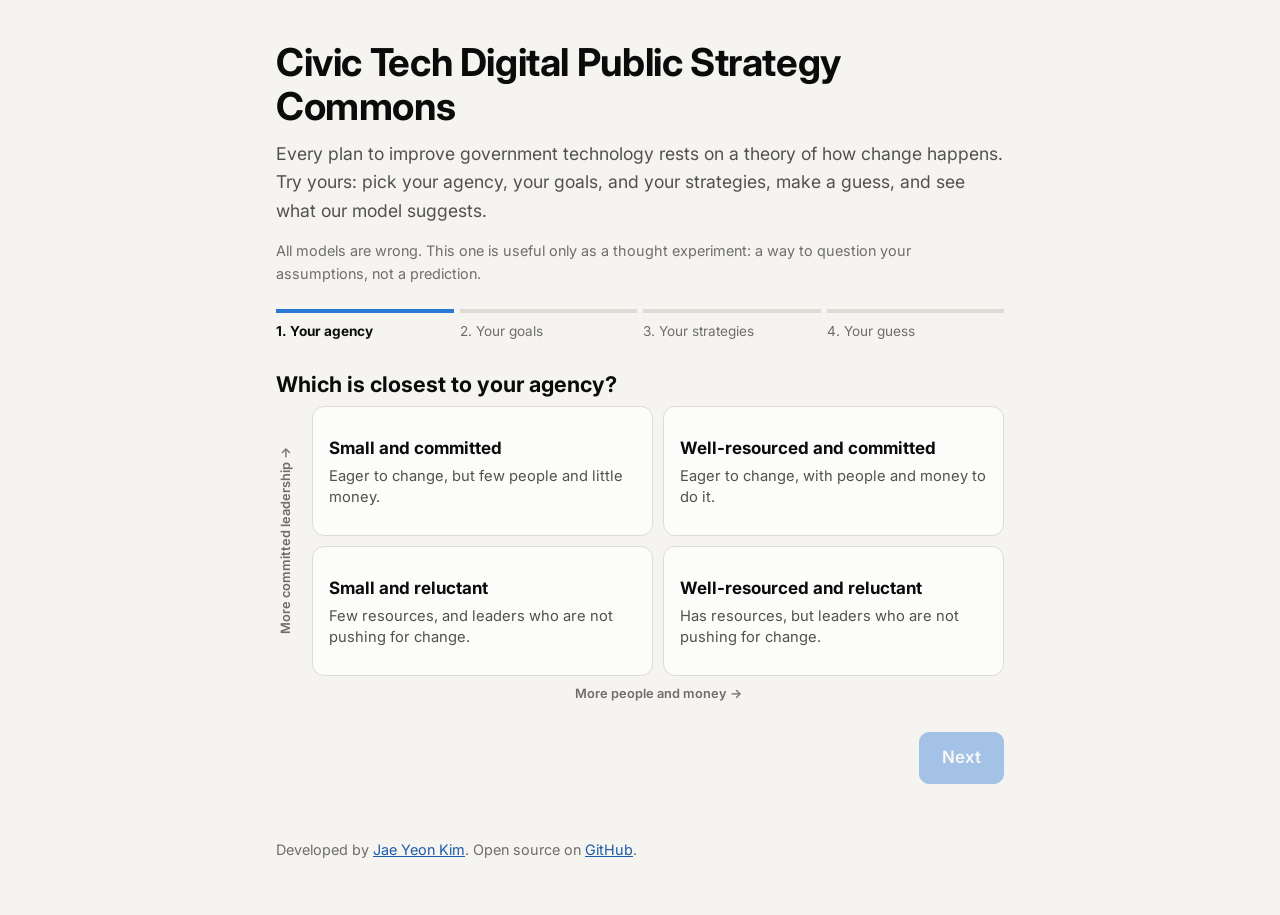
==== docs/index.html @ 11f8f768 "Add framework, OpenSpiel models, two-page website, and licenses - framework.md: success criteria (po" ====
<!doctype html>
<html lang="en">
<head>
  <meta charset="utf-8">
  <meta name="viewport" content="width=device-width, initial-scale=1">
  <title>Civic Tech Digital Public Strategy Commons</title>
  <meta name="description" content="Pick your agency, your goals, and your strategies. Make a guess, then see what the model suggests.">
  <link rel="preconnect" href="https://fonts.googleapis.com">
  <link rel="preconnect" href="https://fonts.gstatic.com" crossorigin>
  <link href="https://fonts.googleapis.com/css2?family=Inter:wght@400;600;700&display=swap" rel="stylesheet">
  <link rel="stylesheet" href="assets/style.css">
  <link rel="icon" href="data:image/svg+xml,%3Csvg xmlns='http://www.w3.org/2000/svg' viewBox='0 0 32 32'%3E%3Crect width='32' height='32' rx='7' fill='%232a78d6'/%3E%3Cpath d='M8 22l6-7 4 4 6-9' stroke='white' stroke-width='3' fill='none' stroke-linecap='round' stroke-linejoin='round'/%3E%3C/svg%3E">
</head>
<body>
<main class="page">
  <header class="intro">
    <h1>Civic Tech Digital Public Strategy Commons</h1>
    <p class="lede">Every plan to improve government technology rests on a theory of how change happens. Try yours: pick your agency, your goals, and your strategies, make a guess, and see what our model suggests.</p>
    <p class="note">All models are wrong. This one is useful only as a thought experiment: a way to question your assumptions, not a prediction.</p>
  </header>

  <ol class="progress" aria-label="Steps">
    <li data-step="1">Your agency</li>
    <li data-step="2">Your goals</li>
    <li data-step="3">Your strategies</li>
    <li data-step="4">Your guess</li>
  </ol>

  <section class="step" data-step="1">
    <h2>Which is closest to your agency?</h2>
    <div class="matrix" role="radiogroup" aria-label="Agency type">
      <span class="axis-y">More committed leadership</span>
      <span class="axis-x">More people and money</span>
      <div class="quadrants" id="agencies"></div>
    </div>
  </section>

  <section class="step" data-step="2" hidden>
    <h2>What do you most want to achieve?</h2>
    <p class="hint">Choose one or more.</p>
    <div class="cards" id="goals"></div>
  </section>

  <section class="step" data-step="3" hidden>
    <h2>Which strategies would you try?</h2>
    <p class="hint">Choose the ones you would start with. Most plans have two to five.</p>
    <div class="cards strategies" id="strategies"></div>
  </section>

  <section class="step" data-step="4" hidden>
    <h2>How well do you think your plan will do?</h2>
    <p class="hint" id="plan-summary"></p>
    <div id="guesses"></div>
  </section>

  <nav class="step-buttons">
    <button type="button" class="button secondary" id="back">Back</button>
    <button type="button" class="button" id="next" disabled>Next</button>
  </nav>
</main>
<footer class="page footer">
  <p>Developed by <a href="https://jaeyk.github.io/">Jae Yeon Kim</a>. Open source on <a href="https://github.com/jaeyk/digital_public_strategy_commons">GitHub</a>.</p>
</footer>
<script type="module" src="assets/steps.js"></script>
</body>
</html>
---- docs/assets/style.css ----
/* Civic Tech Digital Public Strategy Commons - styles. Colors are defined once as tokens. */
:root {
  color-scheme: light;
  --bg: #f5f4f0;
  --surface: #fcfcfb;
  --surface-2: #efede7;
  --border: #dddbd3;
  --text: #0b0b0b;
  --text-2: #52514e;
  --muted: #6f6e69;
  --accent: #2a78d6;
  --accent-ink: #1c5cab;
  --accent-soft: #e3eefb;
  --you: #eb6834;
  --good: #0f7d3f;
  --bad: #b23a3a;
}
@media (prefers-color-scheme: dark) {
  :root:not([data-theme="light"]) {
    color-scheme: dark;
    --bg: #121211;
    --surface: #1a1a19;
    --surface-2: #242422;
    --border: #383835;
    --text: #f0efec;
    --text-2: #c3c2b7;
    --muted: #9a998f;
    --accent: #3987e5;
    --accent-ink: #86b6ef;
    --accent-soft: #1c2b3d;
    --you: #d95926;
    --good: #4cc27a;
    --bad: #e66767;
  }
}
:root[data-theme="dark"] {
  color-scheme: dark;
  --bg: #121211;
  --surface: #1a1a19;
  --surface-2: #242422;
  --border: #383835;
  --text: #f0efec;
  --text-2: #c3c2b7;
  --muted: #9a998f;
  --accent: #3987e5;
  --accent-ink: #86b6ef;
  --accent-soft: #1c2b3d;
  --you: #d95926;
  --good: #4cc27a;
  --bad: #e66767;
}

* { box-sizing: border-box; }
body { margin: 0; background: var(--bg); color: var(--text); font: 17px/1.6 "Inter", system-ui, -apple-system, "Segoe UI", sans-serif; }
a { color: var(--accent-ink); }
h1 { font-size: clamp(1.7rem, 4.5vw, 2.4rem); line-height: 1.15; margin: 0 0 12px; letter-spacing: -0.01em; }
h2 { font-size: 1.35rem; line-height: 1.25; margin: 0 0 8px; }
h3 { font-size: 0.95rem; margin: 18px 0 6px; color: var(--text-2); }
.page { max-width: 760px; margin: 0 auto; padding: 40px 16px; }
.intro { margin-bottom: 24px; }
.lede { font-size: 1.1rem; color: var(--text-2); margin: 0; }
.eyebrow { font-size: 0.85rem; font-weight: 600; margin: 0 0 8px; }
.eyebrow a { color: var(--muted); text-decoration: none; }
.hint { color: var(--muted); margin: 0 0 16px; }

/* Progress */
.progress { display: flex; gap: 6px; list-style: none; padding: 0; margin: 0 0 28px; counter-reset: step; flex-wrap: wrap; }
.progress li {
  flex: 1 1 120px; font-size: 0.85rem; color: var(--muted); padding: 8px 0 0; border-top: 4px solid var(--border);
  counter-increment: step;
}
.progress li::before { content: counter(step) ". "; }
.progress li.done { border-color: var(--accent); color: var(--text-2); }
.progress li.current { border-color: var(--accent); color: var(--text); font-weight: 700; }

/* Choice cards */
.cards { display: grid; gap: 10px; grid-template-columns: repeat(auto-fit, minmax(220px, 1fr)); }
.card {
  display: flex; flex-direction: column; gap: 4px; text-align: left; font: inherit; color: var(--text);
  background: var(--surface); border: 1px solid var(--border); border-radius: 12px; padding: 14px 16px; cursor: pointer;
}
.card span { color: var(--text-2); font-size: 0.92rem; line-height: 1.4; }
.card:hover { border-color: var(--accent); }
.card[aria-checked="true"] { border-color: var(--accent); background: var(--accent-soft); box-shadow: inset 0 0 0 1px var(--accent); }
.card[aria-checked="true"] strong::before { content: "\2713  "; color: var(--accent-ink); }

/* 2 x 2 matrix */
.matrix { display: grid; grid-template-columns: 28px 1fr; grid-template-rows: 1fr auto; gap: 8px; }
.matrix .quadrants { grid-column: 2; grid-row: 1; display: grid; grid-template-columns: 1fr 1fr; gap: 10px; }
.matrix .quadrants .card { min-height: 130px; justify-content: center; }
.axis-y {
  grid-column: 1; grid-row: 1; writing-mode: vertical-rl; transform: rotate(180deg); text-align: center;
  font-size: 0.8rem; color: var(--muted); font-weight: 600;
}
.axis-x { grid-column: 2; grid-row: 2; text-align: center; font-size: 0.8rem; color: var(--muted); font-weight: 600; }
.axis-y::after { content: "  \2192"; }
.axis-x::after { content: "  \2192"; }

/* Guess */
.guess { border: 1px solid var(--border); border-radius: 12px; padding: 12px 16px 16px; margin: 0 0 12px; background: var(--surface); }
.guess legend { font-weight: 700; padding: 0 6px; }
.scale { display: grid; grid-template-columns: repeat(4, 1fr); gap: 6px; }
.scale button {
  font: inherit; font-size: 0.9rem; padding: 10px 8px; border-radius: 8px; border: 1px solid var(--border);
  background: var(--surface); color: var(--text); cursor: pointer;
}
.scale button[aria-pressed="true"] { border-color: var(--you); box-shadow: inset 0 0 0 2px var(--you); font-weight: 700; }
@media (max-width: 560px) { .scale { grid-template-columns: 1fr 1fr; } }

/* Buttons */
.step-buttons { display: flex; justify-content: space-between; gap: 12px; margin-top: 28px; flex-wrap: wrap; }
.button {
  display: inline-block; font: inherit; font-weight: 600; padding: 11px 22px; border-radius: 10px; cursor: pointer;
  border: 1px solid var(--accent); background: var(--accent); color: #fff; text-decoration: none;
}
.button.secondary { background: transparent; color: var(--accent-ink); }
.button[hidden] { display: none; }
.button:disabled { opacity: 0.4; cursor: not-allowed; }
#next { margin-left: auto; }

/* Results */
.result, .suggestion, .closing {
  background: var(--surface); border: 1px solid var(--border); border-radius: 14px; padding: 20px; margin-bottom: 16px;
}
.goal-text { color: var(--muted); margin: 0 0 12px; font-size: 0.95rem; }
.meter { display: grid; grid-template-columns: repeat(4, 1fr); gap: 4px; margin: 8px 0 12px; }
.meter-cell { background: var(--surface-2); border-radius: 8px; padding: 8px; min-height: 76px; display: flex; flex-direction: column; justify-content: space-between; border: 2px solid transparent; }
.meter-label { font-size: 0.8rem; color: var(--text-2); line-height: 1.25; }
.meter-cell.model { background: var(--accent-soft); border-color: var(--accent); }
.meter-cell.guess { border-color: var(--you); }
.meter-cell.guess.model { border-color: var(--accent); box-shadow: inset 0 0 0 2px var(--you); }
.badges { display: flex; flex-wrap: wrap; gap: 4px; margin-top: 6px; }
.badge { font-size: 0.72rem; font-weight: 700; border-radius: 999px; padding: 1px 8px; color: #fff; }
.badge.you { background: var(--you); }
.badge.model { background: var(--accent); }
.headline { font-weight: 700; font-size: 1.05rem; margin: 0; }
.reasons { margin: 0; padding-left: 0; list-style: none; display: grid; gap: 8px; }
.reasons li { padding-left: 26px; position: relative; }
.reasons li::before { position: absolute; left: 0; top: 0; font-weight: 700; }
.reasons li.helps::before { content: "+"; color: var(--good); }
.reasons li.hurts::before { content: "\2212"; color: var(--bad); }
.suggestion { border-color: var(--accent); }
.suggestion ul { padding-left: 1.2em; }
.closing { margin-top: 16px; }
.closing h2 { margin-top: 0; }
.note { color: var(--muted); font-size: 0.9rem; }
@media (max-width: 560px) { .meter { grid-template-columns: 1fr 1fr; } }

.footer { padding-top: 0; color: var(--muted); font-size: 0.9rem; }
:focus-visible { outline: 2px solid var(--accent); outline-offset: 2px; }
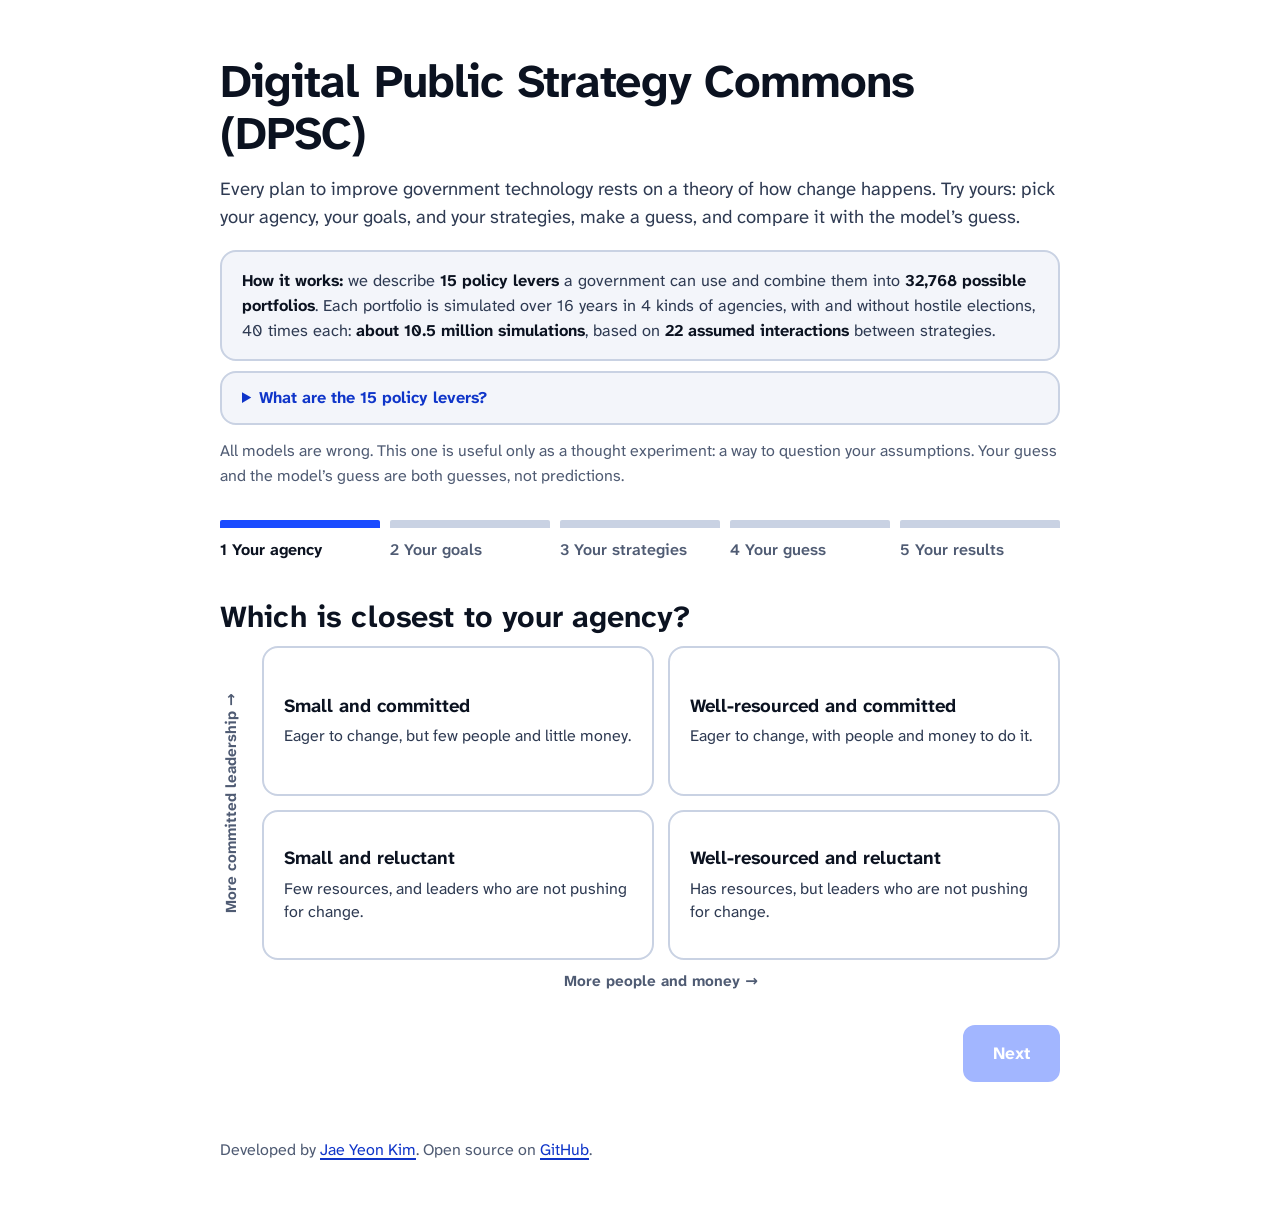
==== commit 75971089: "Update website" ====
--- a/docs/index.html
+++ b/docs/index.html
@@ -3,20 +3,25 @@
 <head>
   <meta charset="utf-8">
   <meta name="viewport" content="width=device-width, initial-scale=1">
-  <title>Civic Tech Digital Public Strategy Commons</title>
+  <title>Digital Public Strategy Commons (DPSC)</title>
   <meta name="description" content="Pick your agency, your goals, and your strategies. Make a guess, then see what the model suggests.">
   <link rel="preconnect" href="https://fonts.googleapis.com">
   <link rel="preconnect" href="https://fonts.gstatic.com" crossorigin>
-  <link href="https://fonts.googleapis.com/css2?family=Inter:wght@400;600;700&display=swap" rel="stylesheet">
+  <link href="https://fonts.googleapis.com/css2?family=Atkinson+Hyperlegible+Next:wght@400;600;700&display=swap" rel="stylesheet">
   <link rel="stylesheet" href="assets/style.css">
   <link rel="icon" href="data:image/svg+xml,%3Csvg xmlns='http://www.w3.org/2000/svg' viewBox='0 0 32 32'%3E%3Crect width='32' height='32' rx='7' fill='%232a78d6'/%3E%3Cpath d='M8 22l6-7 4 4 6-9' stroke='white' stroke-width='3' fill='none' stroke-linecap='round' stroke-linejoin='round'/%3E%3C/svg%3E">
 </head>
 <body>
 <main class="page">
   <header class="intro">
-    <h1>Civic Tech Digital Public Strategy Commons</h1>
-    <p class="lede">Every plan to improve government technology rests on a theory of how change happens. Try yours: pick your agency, your goals, and your strategies, make a guess, and see what our model suggests.</p>
-    <p class="note">All models are wrong. This one is useful only as a thought experiment: a way to question your assumptions, not a prediction.</p>
+    <h1>Digital Public Strategy Commons (DPSC)</h1>
+    <p class="lede">Every plan to improve government technology rests on a theory of how change happens. Try yours: pick your agency, your goals, and your strategies, make a guess, and compare it with the model’s guess.</p>
+    <p class="method" id="method">How it works: we describe a set of policy levers a government can use, combine them into every possible portfolio, and simulate each one many times based on assumed interactions between strategies.</p>
+    <details class="levers-note">
+      <summary id="levers-summary">What are the policy levers?</summary>
+      <ul id="levers-list"></ul>
+    </details>
+    <p class="note">All models are wrong. This one is useful only as a thought experiment: a way to question your assumptions. Your guess and the model’s guess are both guesses, not predictions.</p>
   </header>
 
   <ol class="progress" aria-label="Steps">
@@ -24,6 +29,7 @@
     <li data-step="2">Your goals</li>
     <li data-step="3">Your strategies</li>
     <li data-step="4">Your guess</li>
+    <li data-step="5">Your results</li>
   </ol>
 
   <section class="step" data-step="1">
@@ -39,17 +45,41 @@
     <h2>What do you most want to achieve?</h2>
     <p class="hint">Choose one or more.</p>
     <div class="cards" id="goals"></div>
+    <h2 class="second-question">How much can you invest?</h2>
+    <p class="hint">Every strategy takes time, money, and effort. What you can invest limits how many you can take on.</p>
+    <div class="cards" id="levels" role="radiogroup" aria-label="How much you can invest"></div>
+    <details class="effort-panel budget-panel" id="budget-panel">
+      <summary id="budget-summary">Customize your budget</summary>
+      <p class="hint">Budgets and priorities differ by agency. Set your own instead of the three choices above.</p>
+      <div class="budget-setting">
+        <label for="budget-range"><strong>Effort you can spend</strong><span>Each strategy uses 1 to 4 dots of time, money, and effort.</span></label>
+        <div class="range-row"><input type="range" id="budget-range" min="1" max="20" step="1"><output id="budget-value" for="budget-range"></output></div>
+      </div>
+      <div class="budget-setting">
+        <p><strong>How much should spending count against results?</strong></p>
+        <div class="effort-choices" id="weight-choices" role="radiogroup" aria-label="How much spending counts"></div>
+      </div>
+      <button type="button" class="button secondary small-button" id="budget-reset">Use the choice above instead</button>
+    </details>
   </section>
 
   <section class="step" data-step="3" hidden>
     <h2>Which strategies would you try?</h2>
-    <p class="hint">Choose the ones you would start with. Most plans have two to five.</p>
+    <p class="hint">Each strategy shows the time, money, and effort it takes. Choose what fits your investment.</p>
+    <div class="budget" id="budget" aria-live="polite"></div>
+    <details class="effort-panel" id="effort-panel">
+      <summary>Adjust effort for your agency</summary>
+      <p class="hint">Effort depends on your agency. Passing a law may be routine in one place and nearly impossible in another. These ratings are our starting guesses; change any of them to fit your situation.</p>
+      <div id="effort-rows"></div>
+      <button type="button" class="button secondary small-button" id="effort-reset">Reset to our starting guesses</button>
+    </details>
     <div class="cards strategies" id="strategies"></div>
   </section>
 
   <section class="step" data-step="4" hidden>
-    <h2>How well do you think your plan will do?</h2>
+    <h2>How do you think your plan compares?</h2>
     <p class="hint" id="plan-summary"></p>
+    <p class="hint">Compared with other plans that use the same number of strategies, how will yours do for each goal?</p>
     <div id="guesses"></div>
   </section>
 
--- a/docs/assets/style.css
+++ b/docs/assets/style.css
@@ -1,150 +1,284 @@
-/* Civic Tech Digital Public Strategy Commons - styles. Colors are defined once as tokens. */
+/* Digital Public Strategy Commons (DPSC) - styles.
+   Tokens match the Figma file "DPSC website: design system and screens" (collection "DPSC color",
+   text styles "DPSC/*"). Every text and accent color passes WCAG AA (4.5:1) in light and dark mode.
+   Font: Atkinson Hyperlegible Next, designed by the Braille Institute for legibility. */
 :root {
   color-scheme: light;
-  --bg: #f5f4f0;
-  --surface: #fcfcfb;
-  --surface-2: #efede7;
-  --border: #dddbd3;
-  --text: #0b0b0b;
-  --text-2: #52514e;
-  --muted: #6f6e69;
-  --accent: #2a78d6;
-  --accent-ink: #1c5cab;
-  --accent-soft: #e3eefb;
-  --you: #eb6834;
-  --good: #0f7d3f;
-  --bad: #b23a3a;
+  --bg: #ffffff;
+  --surface: #f3f5fa;
+  --border: #c9d2e3;
+  --ink: #0b1220;
+  --ink-2: #2e3a52;
+  --muted: #4f5b73;
+  --primary: #1a4bff;
+  --primary-strong: #0f35c9;
+  --primary-soft: #e6ecff;
+  --on-primary: #ffffff;
+  --guess: #c2410c;
+  --guess-soft: #fff1e8;
+  --backfires: #c81e1e;
+  --below: #b45309;
+  --above: #15803d;
+  --best: #0e6b3a;
+  --backfires-soft: #fdecec;
+  --below-soft: #fff4e5;
+  --above-soft: #e8f7ee;
+  --best-soft: #dcf5e7;
+  --font: "Atkinson Hyperlegible Next", "Atkinson Hyperlegible", system-ui, -apple-system, "Segoe UI", sans-serif;
+  --radius: 16px;
 }
 @media (prefers-color-scheme: dark) {
   :root:not([data-theme="light"]) {
     color-scheme: dark;
-    --bg: #121211;
-    --surface: #1a1a19;
-    --surface-2: #242422;
-    --border: #383835;
-    --text: #f0efec;
-    --text-2: #c3c2b7;
-    --muted: #9a998f;
-    --accent: #3987e5;
-    --accent-ink: #86b6ef;
-    --accent-soft: #1c2b3d;
-    --you: #d95926;
-    --good: #4cc27a;
-    --bad: #e66767;
+    --bg: #0e1220;
+    --surface: #171c2e;
+    --border: #2e3650;
+    --ink: #f5f7fc;
+    --ink-2: #d4dae8;
+    --muted: #aeb7cb;
+    --primary: #6e8bff;
+    --primary-strong: #9cb0ff;
+    --primary-soft: #1d2a5c;
+    --on-primary: #0e1220;
+    --guess: #ff8a4c;
+    --guess-soft: #3a2316;
+    --backfires: #ff6b6b;
+    --below: #f5a524;
+    --above: #4ade80;
+    --best: #34d399;
+    --backfires-soft: #3a1a1e;
+    --below-soft: #3a2a12;
+    --above-soft: #12301f;
+    --best-soft: #0f3326;
   }
 }
 :root[data-theme="dark"] {
   color-scheme: dark;
-  --bg: #121211;
-  --surface: #1a1a19;
-  --surface-2: #242422;
-  --border: #383835;
-  --text: #f0efec;
-  --text-2: #c3c2b7;
-  --muted: #9a998f;
-  --accent: #3987e5;
-  --accent-ink: #86b6ef;
-  --accent-soft: #1c2b3d;
-  --you: #d95926;
-  --good: #4cc27a;
-  --bad: #e66767;
-}
-
+  --bg: #0e1220;
+  --surface: #171c2e;
+  --border: #2e3650;
+  --ink: #f5f7fc;
+  --ink-2: #d4dae8;
+  --muted: #aeb7cb;
+  --primary: #6e8bff;
+  --primary-strong: #9cb0ff;
+  --primary-soft: #1d2a5c;
+  --on-primary: #0e1220;
+  --guess: #ff8a4c;
+  --guess-soft: #3a2316;
+  --backfires: #ff6b6b;
+  --below: #f5a524;
+  --above: #4ade80;
+  --best: #34d399;
+  --backfires-soft: #3a1a1e;
+  --below-soft: #3a2a12;
+  --above-soft: #12301f;
+  --best-soft: #0f3326;
+}
+
+/* Type scale (DPSC/* text styles): Display 46, Heading 30, Title 22, Lede 22, Body 19, Label 18, Small 16, Overline 14. */
 * { box-sizing: border-box; }
-body { margin: 0; background: var(--bg); color: var(--text); font: 17px/1.6 "Inter", system-ui, -apple-system, "Segoe UI", sans-serif; }
-a { color: var(--accent-ink); }
-h1 { font-size: clamp(1.7rem, 4.5vw, 2.4rem); line-height: 1.15; margin: 0 0 12px; letter-spacing: -0.01em; }
-h2 { font-size: 1.35rem; line-height: 1.25; margin: 0 0 8px; }
-h3 { font-size: 0.95rem; margin: 18px 0 6px; color: var(--text-2); }
-.page { max-width: 760px; margin: 0 auto; padding: 40px 16px; }
-.intro { margin-bottom: 24px; }
-.lede { font-size: 1.1rem; color: var(--text-2); margin: 0; }
-.eyebrow { font-size: 0.85rem; font-weight: 600; margin: 0 0 8px; }
-.eyebrow a { color: var(--muted); text-decoration: none; }
-.hint { color: var(--muted); margin: 0 0 16px; }
-
-/* Progress */
-.progress { display: flex; gap: 6px; list-style: none; padding: 0; margin: 0 0 28px; counter-reset: step; flex-wrap: wrap; }
-.progress li {
-  flex: 1 1 120px; font-size: 0.85rem; color: var(--muted); padding: 8px 0 0; border-top: 4px solid var(--border);
-  counter-increment: step;
-}
-.progress li::before { content: counter(step) ". "; }
-.progress li.done { border-color: var(--accent); color: var(--text-2); }
-.progress li.current { border-color: var(--accent); color: var(--text); font-weight: 700; }
+body { margin: 0; background: var(--bg); color: var(--ink); font: 400 19px/1.55 var(--font); -webkit-font-smoothing: antialiased; }
+a { color: var(--primary-strong); text-underline-offset: 3px; text-decoration-thickness: 2px; }
+h1 { font-size: clamp(2.1rem, 5.5vw, 2.9rem); font-weight: 700; line-height: 1.12; letter-spacing: -0.02em; margin: 0 0 16px; }
+h2 { font-size: clamp(1.55rem, 3.6vw, 1.9rem); font-weight: 700; line-height: 1.2; margin: 0 0 10px; }
+h3 { font-size: 1.15rem; font-weight: 700; margin: 22px 0 8px; color: var(--ink-2); }
+.page { max-width: 880px; margin: 0 auto; padding: 56px 20px 40px; }
+.intro { margin-bottom: 32px; }
+.lede { font-size: 1.16rem; line-height: 1.5; color: var(--ink-2); margin: 0; }
+.eyebrow { font-size: 0.75rem; font-weight: 700; letter-spacing: 0.08em; text-transform: uppercase; margin: 0 0 12px; }
+.eyebrow a { color: var(--primary-strong); text-decoration: none; }
+.hint { color: var(--ink-2); margin: 0 0 18px; }
+.note { color: var(--muted); font-size: 1rem; margin: 14px 0 0; }
+
+/* Method box and lever list */
+.method, .levers-note {
+  margin: 18px 0 0; padding: 16px 20px; background: var(--surface); border: 2px solid var(--border); border-radius: var(--radius);
+  font-size: 1.02rem; color: var(--ink-2);
+}
+.method strong, .levers-note strong { color: var(--ink); }
+.levers-note { margin-top: 10px; padding: 12px 20px; }
+.levers-note summary { cursor: pointer; font-weight: 700; color: var(--primary-strong); }
+.levers-note ul { margin: 12px 0 4px; padding-left: 1.2em; display: grid; gap: 8px; }
+
+/* Progress: five steps */
+.progress { display: grid; grid-template-columns: repeat(5, 1fr); gap: 10px; list-style: none; padding: 0; margin: 0 0 36px; counter-reset: step; }
+.progress li { font-size: 1rem; font-weight: 600; color: var(--muted); padding-top: 10px; border-top: 8px solid var(--border); border-radius: 2px; counter-increment: step; }
+.progress li::before { content: counter(step) "  "; }
+.progress li.done { border-color: var(--primary); color: var(--ink-2); }
+.progress li.current { border-color: var(--primary); color: var(--ink); font-weight: 700; }
+@media (max-width: 620px) { .progress li { font-size: 0.85rem; } }
 
 /* Choice cards */
-.cards { display: grid; gap: 10px; grid-template-columns: repeat(auto-fit, minmax(220px, 1fr)); }
+.cards { display: grid; gap: 14px; grid-template-columns: repeat(auto-fit, minmax(250px, 1fr)); }
 .card {
-  display: flex; flex-direction: column; gap: 4px; text-align: left; font: inherit; color: var(--text);
-  background: var(--surface); border: 1px solid var(--border); border-radius: 12px; padding: 14px 16px; cursor: pointer;
-}
-.card span { color: var(--text-2); font-size: 0.92rem; line-height: 1.4; }
-.card:hover { border-color: var(--accent); }
-.card[aria-checked="true"] { border-color: var(--accent); background: var(--accent-soft); box-shadow: inset 0 0 0 1px var(--accent); }
-.card[aria-checked="true"] strong::before { content: "\2713  "; color: var(--accent-ink); }
+  display: flex; flex-direction: column; gap: 6px; text-align: left; font: inherit; color: var(--ink);
+  background: var(--bg); border: 2px solid var(--border); border-radius: var(--radius); padding: 18px 20px; cursor: pointer;
+  transition: border-color 0.15s, background 0.15s, box-shadow 0.15s;
+}
+.card strong { font-size: 1.16rem; line-height: 1.3; }
+.card span { color: var(--ink-2); font-size: 1rem; line-height: 1.45; }
+.card:hover:not(:disabled) { border-color: var(--primary); box-shadow: 0 2px 0 var(--primary); }
+.card[aria-checked="true"] { border: 3px solid var(--primary); padding: 17px 19px; background: var(--primary-soft); }
+.card[aria-checked="true"] strong { color: var(--primary-strong); }
+.card[aria-checked="true"] strong::before {
+  content: ""; display: inline-block; width: 0.5em; height: 0.85em; margin: 0 0.55em 0 0.1em; vertical-align: -0.05em;
+  border: solid var(--primary-strong); border-width: 0 0.18em 0.18em 0; transform: rotate(45deg);
+}
+.card:disabled { opacity: 0.4; cursor: not-allowed; }
+.card .effort { display: inline-flex; align-items: center; gap: 8px; font-style: normal; font-size: 0.9rem; font-weight: 600; color: var(--muted); margin-top: 6px; }
+.pips { display: inline-flex; gap: 4px; }
+.pips i { width: 11px; height: 11px; border-radius: 50%; border: 2px solid currentColor; display: inline-block; }
+.pips i.on { background: currentColor; }
+.card .effort.heavy { color: var(--guess); }
 
 /* 2 x 2 matrix */
-.matrix { display: grid; grid-template-columns: 28px 1fr; grid-template-rows: 1fr auto; gap: 8px; }
-.matrix .quadrants { grid-column: 2; grid-row: 1; display: grid; grid-template-columns: 1fr 1fr; gap: 10px; }
-.matrix .quadrants .card { min-height: 130px; justify-content: center; }
-.axis-y {
-  grid-column: 1; grid-row: 1; writing-mode: vertical-rl; transform: rotate(180deg); text-align: center;
-  font-size: 0.8rem; color: var(--muted); font-weight: 600;
-}
-.axis-x { grid-column: 2; grid-row: 2; text-align: center; font-size: 0.8rem; color: var(--muted); font-weight: 600; }
-.axis-y::after { content: "  \2192"; }
-.axis-x::after { content: "  \2192"; }
+.matrix { display: grid; grid-template-columns: 32px 1fr; grid-template-rows: 1fr auto; gap: 10px; }
+.matrix .quadrants { grid-column: 2; grid-row: 1; display: grid; grid-template-columns: 1fr 1fr; gap: 14px; }
+.matrix .quadrants .card { min-height: 150px; justify-content: center; }
+.axis-y { grid-column: 1; grid-row: 1; writing-mode: vertical-rl; transform: rotate(180deg); text-align: center; font-size: 0.95rem; color: var(--muted); font-weight: 700; }
+.axis-x { grid-column: 2; grid-row: 2; text-align: center; font-size: 0.95rem; color: var(--muted); font-weight: 700; }
+.axis-y::after, .axis-x::after { content: "  \2192"; }
+@media (max-width: 560px) { .matrix .quadrants { grid-template-columns: 1fr; } }
+
+/* Investment meter */
+.second-question { margin-top: 36px; }
+.budget {
+  display: flex; flex-wrap: wrap; align-items: center; gap: 10px 16px; padding: 16px 22px; margin: 0 0 18px;
+  background: var(--surface); border: 2px solid var(--border); border-radius: var(--radius); position: sticky; top: 10px; z-index: 2;
+}
+.budget-label { font-weight: 700; }
+.budget-dots { display: inline-flex; gap: 6px; }
+.budget-dots i { width: 22px; height: 22px; border-radius: 50%; border: 3px solid var(--primary); display: inline-block; }
+.budget-dots i.on { background: var(--primary); }
+.budget-dots i.over { background: var(--backfires); border-color: var(--backfires); }
+.budget-text { color: var(--ink-2); }
+
+/* Adjustable effort ratings */
+.effort-panel { margin: 0 0 18px; padding: 14px 20px; background: var(--bg); border: 2px solid var(--border); border-radius: var(--radius); }
+.effort-panel summary { cursor: pointer; font-weight: 700; color: var(--primary-strong); font-size: 1.05rem; }
+.effort-panel[open] summary { margin-bottom: 10px; }
+.effort-row { display: grid; grid-template-columns: minmax(0, 1fr) auto; gap: 8px 16px; align-items: center; padding: 12px 0; border-top: 1px solid var(--border); }
+.effort-row.changed .effort-name strong::after { content: "  your rating"; font-size: 0.78rem; font-weight: 700; color: var(--guess); }
+.effort-name { display: flex; flex-direction: column; }
+.effort-name span { font-size: 0.9rem; color: var(--muted); line-height: 1.35; }
+.effort-choices { display: flex; flex-wrap: wrap; gap: 6px; }
+.effort-choices button {
+  display: inline-flex; align-items: center; gap: 6px; font: inherit; font-size: 0.85rem; font-weight: 600; padding: 6px 10px;
+  border: 2px solid var(--border); border-radius: 999px; background: var(--bg); color: var(--ink-2); cursor: pointer;
+}
+.effort-choices button .pips i { width: 10px; height: 10px; border-width: 1.5px; }
+.effort-choices button[aria-checked="true"] { border-color: var(--primary); background: var(--primary-soft); color: var(--primary-strong); }
+.small-button { font-size: 0.95rem; padding: 8px 16px; margin-top: 12px; }
+@media (max-width: 700px) { .effort-row { grid-template-columns: 1fr; } }
+
+.budget-panel { margin-top: 16px; }
+.budget-setting { padding: 12px 0; border-top: 1px solid var(--border); }
+.budget-setting p { margin: 0 0 8px; }
+.budget-setting label { display: flex; flex-direction: column; margin-bottom: 6px; }
+.budget-setting label span { font-size: 0.9rem; color: var(--muted); }
+.range-row { display: flex; align-items: center; gap: 14px; }
+.range-row input[type="range"] { flex: 1; accent-color: var(--primary); height: 28px; }
+.range-row output { font-weight: 700; min-width: 5.5em; color: var(--primary-strong); }
 
 /* Guess */
-.guess { border: 1px solid var(--border); border-radius: 12px; padding: 12px 16px 16px; margin: 0 0 12px; background: var(--surface); }
-.guess legend { font-weight: 700; padding: 0 6px; }
-.scale { display: grid; grid-template-columns: repeat(4, 1fr); gap: 6px; }
+.guess { border: 2px solid var(--border); border-radius: var(--radius); padding: 14px 18px 18px; margin: 0 0 16px; background: var(--bg); }
+.guess legend { font-weight: 700; font-size: 1.16rem; padding: 0 8px; }
+.scale { display: grid; grid-template-columns: repeat(4, 1fr); gap: 10px; }
 .scale button {
-  font: inherit; font-size: 0.9rem; padding: 10px 8px; border-radius: 8px; border: 1px solid var(--border);
-  background: var(--surface); color: var(--text); cursor: pointer;
-}
-.scale button[aria-pressed="true"] { border-color: var(--you); box-shadow: inset 0 0 0 2px var(--you); font-weight: 700; }
-@media (max-width: 560px) { .scale { grid-template-columns: 1fr 1fr; } }
+  display: flex; flex-direction: column; gap: 4px; text-align: left; font: inherit; padding: 12px 14px; border-radius: 12px;
+  border: 2px solid var(--border); background: var(--bg); color: var(--ink); cursor: pointer;
+}
+.scale button strong { font-size: 1.02rem; }
+.scale button span { font-size: 0.9rem; color: var(--muted); line-height: 1.35; }
+.scale button:hover { border-color: var(--guess); }
+.scale button[aria-pressed="true"] { border: 3px solid var(--guess); padding: 11px 13px; background: var(--guess-soft); }
+@media (max-width: 620px) { .scale { grid-template-columns: 1fr 1fr; } }
 
 /* Buttons */
-.step-buttons { display: flex; justify-content: space-between; gap: 12px; margin-top: 28px; flex-wrap: wrap; }
+.step-buttons { display: flex; justify-content: flex-end; gap: 12px; margin-top: 32px; flex-wrap: wrap; }
 .button {
-  display: inline-block; font: inherit; font-weight: 600; padding: 11px 22px; border-radius: 10px; cursor: pointer;
-  border: 1px solid var(--accent); background: var(--accent); color: #fff; text-decoration: none;
-}
-.button.secondary { background: transparent; color: var(--accent-ink); }
+  display: inline-block; font: inherit; font-size: 1.08rem; font-weight: 700; padding: 13px 28px; border-radius: 12px; cursor: pointer;
+  border: 2px solid var(--primary); background: var(--primary); color: var(--on-primary); text-decoration: none;
+}
+.button:hover:not(:disabled) { background: var(--primary-strong); border-color: var(--primary-strong); }
+.button.secondary { background: var(--bg); color: var(--primary-strong); }
+.button.secondary:hover { background: var(--primary-soft); }
+.button:disabled { opacity: 0.4; cursor: not-allowed; }
 .button[hidden] { display: none; }
-.button:disabled { opacity: 0.4; cursor: not-allowed; }
-#next { margin-left: auto; }
 
 /* Results */
-.result, .suggestion, .closing {
-  background: var(--surface); border: 1px solid var(--border); border-radius: 14px; padding: 20px; margin-bottom: 16px;
-}
-.goal-text { color: var(--muted); margin: 0 0 12px; font-size: 0.95rem; }
-.meter { display: grid; grid-template-columns: repeat(4, 1fr); gap: 4px; margin: 8px 0 12px; }
-.meter-cell { background: var(--surface-2); border-radius: 8px; padding: 8px; min-height: 76px; display: flex; flex-direction: column; justify-content: space-between; border: 2px solid transparent; }
-.meter-label { font-size: 0.8rem; color: var(--text-2); line-height: 1.25; }
-.meter-cell.model { background: var(--accent-soft); border-color: var(--accent); }
-.meter-cell.guess { border-color: var(--you); }
-.meter-cell.guess.model { border-color: var(--accent); box-shadow: inset 0 0 0 2px var(--you); }
-.badges { display: flex; flex-wrap: wrap; gap: 4px; margin-top: 6px; }
-.badge { font-size: 0.72rem; font-weight: 700; border-radius: 999px; padding: 1px 8px; color: #fff; }
-.badge.you { background: var(--you); }
-.badge.model { background: var(--accent); }
-.headline { font-weight: 700; font-size: 1.05rem; margin: 0; }
-.reasons { margin: 0; padding-left: 0; list-style: none; display: grid; gap: 8px; }
-.reasons li { padding-left: 26px; position: relative; }
-.reasons li::before { position: absolute; left: 0; top: 0; font-weight: 700; }
-.reasons li.helps::before { content: "+"; color: var(--good); }
-.reasons li.hurts::before { content: "\2212"; color: var(--bad); }
-.suggestion { border-color: var(--accent); }
+.result, .suggestion, .closing { background: var(--bg); border: 2px solid var(--border); border-radius: 20px; padding: 26px 28px; margin-bottom: 18px; }
+.goal-text { color: var(--ink-2); margin: 0 0 10px; }
+.basis { color: var(--muted); font-size: 1rem; margin: 0 0 8px; }
+.both-guesses { background: var(--surface); border-left: 6px solid var(--primary); border-radius: 10px; padding: 12px 16px; margin: 20px 0 0; color: var(--ink-2); }
+.meter { display: grid; grid-template-columns: repeat(4, 1fr); gap: 10px; margin: 10px 0 14px; }
+.meter-cell {
+  --c: var(--border); --soft: var(--surface);
+  background: var(--soft); border: 2px solid var(--c); border-radius: 12px; padding: 0 12px 12px; min-height: 96px;
+  display: flex; flex-direction: column; gap: 8px; opacity: 0.5;
+}
+.meter-cell::before { content: ""; display: block; height: 7px; margin: 0 -12px 2px; border-radius: 9px 9px 0 0; background: var(--c); }
+.meter-cell.v-backfires { --c: var(--backfires); --soft: var(--backfires-soft); }
+.meter-cell.v-below { --c: var(--below); --soft: var(--below-soft); }
+.meter-cell.v-above { --c: var(--above); --soft: var(--above-soft); }
+.meter-cell.v-best { --c: var(--best); --soft: var(--best-soft); }
+.meter-cell.model, .meter-cell.guess { opacity: 1; border-width: 3px; }
+.meter-label { font-weight: 700; font-size: 1rem; line-height: 1.25; color: var(--ink); }
+.badges { display: flex; flex-wrap: wrap; gap: 6px; margin-top: auto; }
+.badge { font-size: 0.82rem; font-weight: 700; border-radius: 999px; padding: 2px 10px; color: var(--on-primary); }
+.badge.you { background: var(--guess); }
+.badge.model { background: var(--primary); }
+.headline { font-weight: 700; font-size: 1.25rem; margin: 4px 0 0; }
+.reasons { margin: 0; padding-left: 0; list-style: none; display: grid; gap: 10px; }
+.reasons li { padding-left: 32px; position: relative; }
+.reasons li::before { position: absolute; left: 4px; top: -2px; font-weight: 700; font-size: 1.3rem; }
+.reasons li.helps::before { content: "+"; color: var(--above); }
+.reasons li.hurts::before { content: "\2212"; color: var(--backfires); }
+.suggestion { border: 3px solid var(--primary); background: var(--primary-soft); }
 .suggestion ul { padding-left: 1.2em; }
-.closing { margin-top: 16px; }
+.closing { margin-top: 18px; }
 .closing h2 { margin-top: 0; }
-.note { color: var(--muted); font-size: 0.9rem; }
-@media (max-width: 560px) { .meter { grid-template-columns: 1fr 1fr; } }
-
-.footer { padding-top: 0; color: var(--muted); font-size: 0.9rem; }
-:focus-visible { outline: 2px solid var(--accent); outline-offset: 2px; }
+.cost-switch { display: flex; flex-wrap: wrap; gap: 8px; align-items: center; margin: 16px 0 0; color: var(--ink-2); }
+.cost-switch a { padding: 6px 16px; border: 2px solid var(--border); border-radius: 999px; text-decoration: none; color: var(--ink-2); background: var(--bg); font-weight: 600; }
+.cost-switch a[aria-current="true"] { border-color: var(--primary); color: var(--primary-strong); background: var(--primary-soft); }
+.cost-switch .too-small { color: var(--muted); font-size: 0.92rem; padding: 6px 4px; }
+.small { font-size: 0.95rem; }
+@media (max-width: 620px) { .meter { grid-template-columns: 1fr 1fr; } .result, .suggestion, .closing { padding: 20px; } }
+
+/* Map of how the levers connect */
+.network { background: var(--bg); border: 2px solid var(--border); border-radius: 20px; padding: 26px 28px; margin-top: 18px; }
+.network h2 { margin-top: 0; }
+.network-legend { display: flex; flex-wrap: wrap; gap: 8px 22px; list-style: none; padding: 0; margin: 0 0 8px; font-weight: 600; color: var(--ink-2); }
+.network-legend li { display: inline-flex; align-items: center; gap: 8px; }
+.network-layout { display: grid; grid-template-columns: 1fr; gap: 16px; }
+.network-graph svg { width: 100%; height: auto; display: block; overflow: visible; }
+.edge { stroke-width: 3; fill: none; transition: opacity 0.15s; }
+.edge.needs { stroke: var(--primary); }
+.edge.together { stroke: var(--above); }
+.edge.against { stroke: var(--backfires); stroke-dasharray: 7 6; }
+.arrow.needs { fill: var(--primary); }
+.edge.dim { opacity: 0.12; }
+.edge.lit { stroke-width: 4.5; }
+.node { cursor: pointer; transition: opacity 0.15s; }
+.node circle { fill: var(--bg); stroke: var(--ink-2); stroke-width: 3; }
+.node.in-plan circle { fill: var(--primary); stroke: var(--primary); }
+.node text { font: 700 19px var(--font); fill: var(--ink); }
+.node.selected circle { stroke: var(--guess); stroke-width: 5; }
+.node.selected text { fill: var(--primary-strong); text-decoration: underline; }
+.node.dim { opacity: 0.35; }
+.node:focus { outline: none; }
+.node:focus-visible circle { stroke: var(--guess); stroke-width: 5; }
+.network-panel { background: var(--surface); border: 2px solid var(--border); border-radius: var(--radius); padding: 16px 18px; }
+.network-panel h3 { margin: 0 0 8px; color: var(--ink); font-size: 1.2rem; }
+.network-panel ul { margin: 0 0 10px; padding-left: 1.1em; display: grid; gap: 6px; }
+.panel-kind { margin: 10px 0 4px; font-weight: 700; }
+.panel-kind.needs, .panel-kind.neededBy { color: var(--primary-strong); }
+.panel-kind.together { color: var(--above); }
+.panel-kind.against { color: var(--backfires); }
+.panel-all { margin: 10px 0 0; padding-top: 10px; border-top: 2px solid var(--border); }
+.in-plan-tag { font-size: 0.8rem; font-weight: 700; color: var(--on-primary); background: var(--primary); border-radius: 999px; padding: 2px 10px; vertical-align: middle; }
+.network-all { margin: 0; padding-left: 1.2em; display: grid; gap: 8px; color: var(--ink-2); }
+
+.footer { padding-top: 0; color: var(--muted); font-size: 1rem; }
+:focus-visible { outline: 3px solid var(--primary); outline-offset: 3px; }
